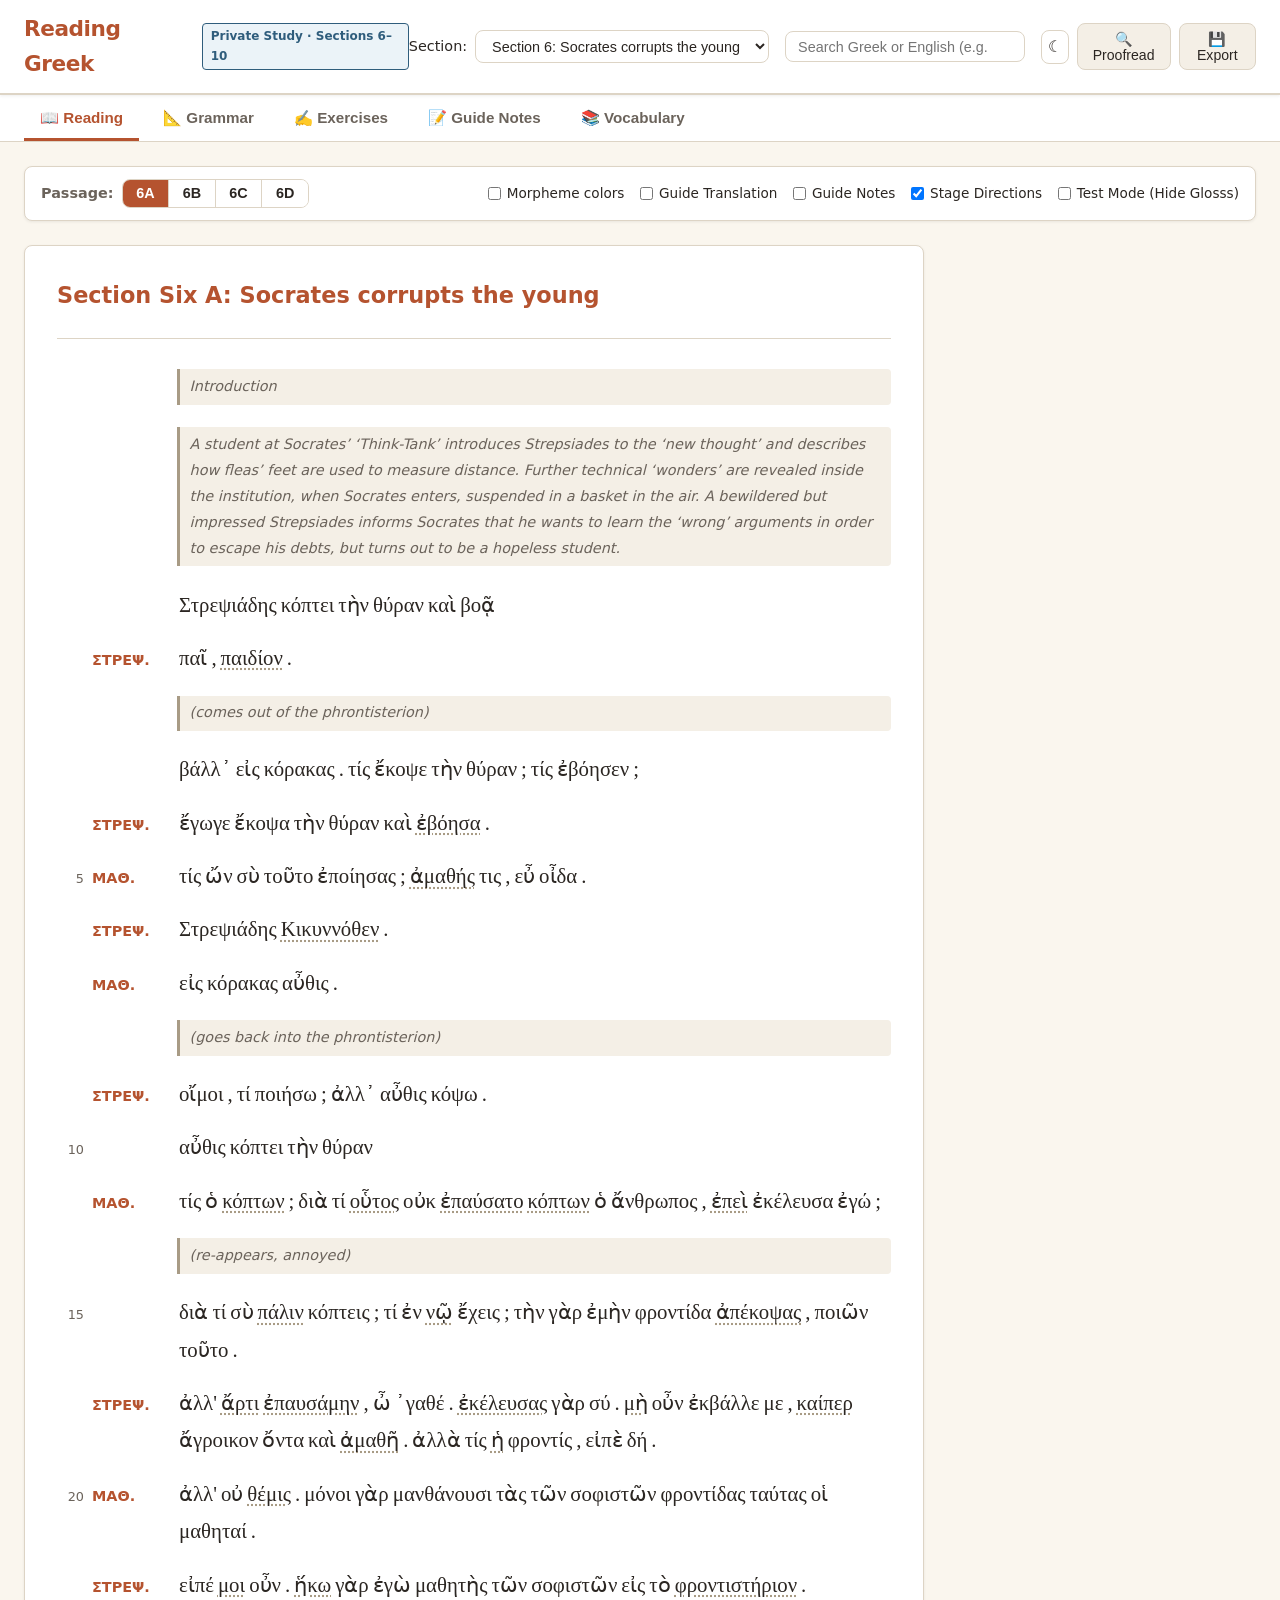
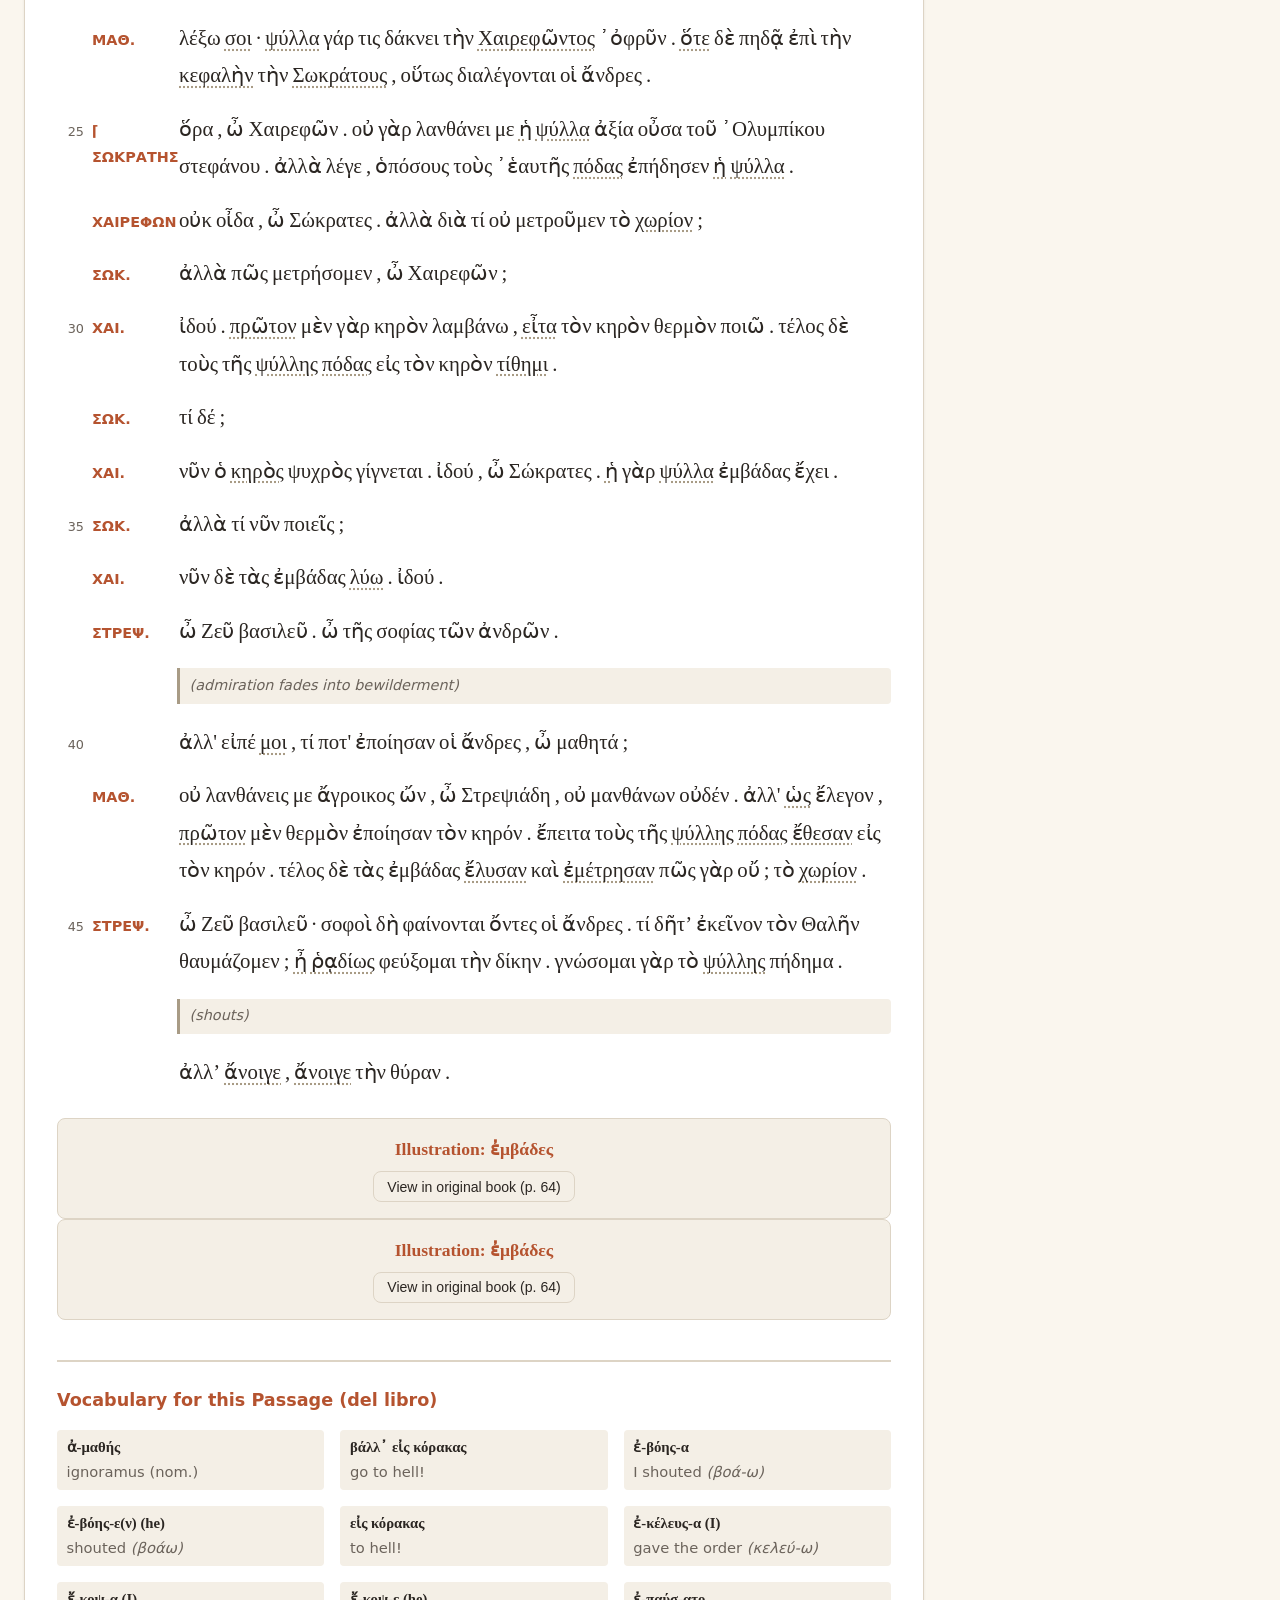
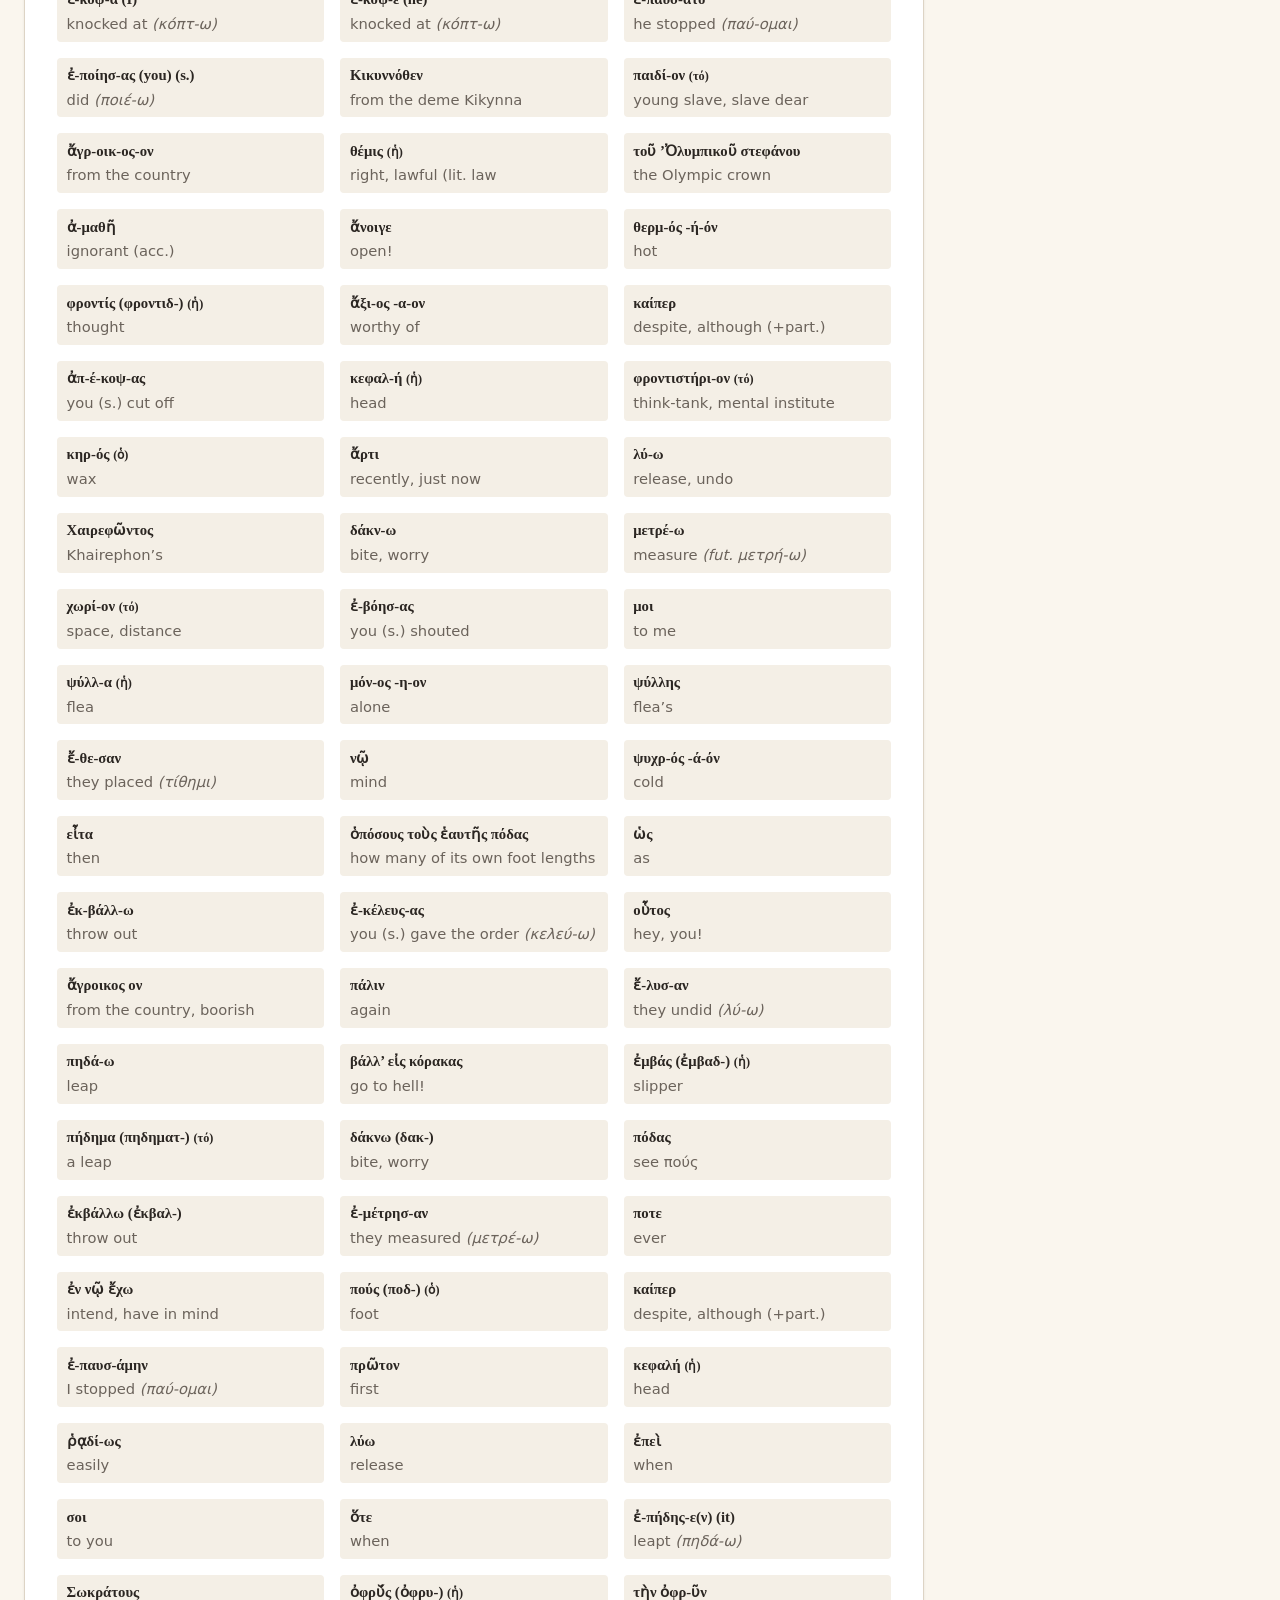
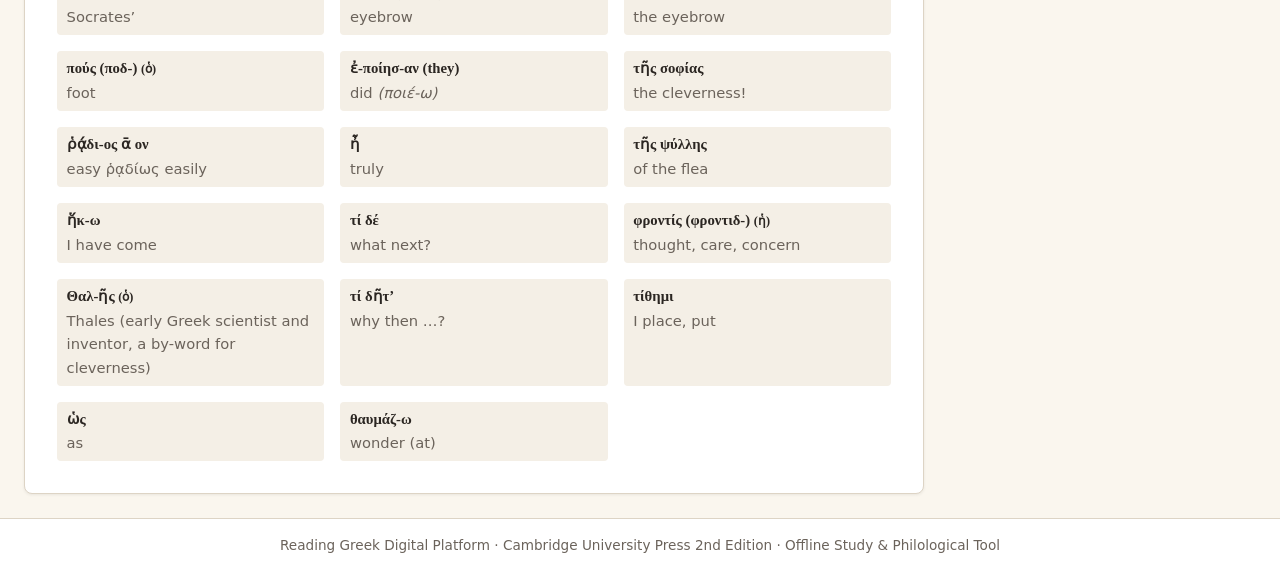
==== site/index.html @ 7a3c98c8 "feat: Add Reading Greek study platform with Sections 6, 7 and 8" ====
<!DOCTYPE html>
<html lang="en">
<head>
  <meta charset="UTF-8">
  <meta name="viewport" content="width=device-width, initial-scale=1.0">
  <title>Reading Greek — Private Study Platform</title>
  <link rel="stylesheet" href="css/styles.css">
</head>
<body>
  <!-- Header & Navigation -->
  <header class="site-header">
    <div class="header-brand">
      <h1 class="logo" id="home-link">Reading Greek</h1>
      <span class="badge private-badge">Private Study · Sections 6–10</span>
    </div>

    <div class="header-controls">
      <!-- Section Selector -->
      <div class="nav-control">
        <label for="section-select">Section:</label>
        <select id="section-select">
          <option value="06">Section 6: Socrates corrupts the young</option>
          <option value="07">Section 7: Socrates and inquiry</option>
          <option value="08">Section 8: Aristophanes’ Birds</option>
          <option value="09">Section 9: Aristophanes’ Wasps</option>
          <option value="10">Section 10: Aristophanes’ Lysistrata</option>
        </select>
      </div>

      <!-- Search Input -->
      <div class="search-box">
        <input type="text" id="global-search-input" placeholder="Search Greek or English (e.g. εκοψα)...">
        <button id="search-clear-btn" title="Clear">✕</button>
      </div>

      <!-- Quick Actions -->
      <div class="header-actions">
        <button id="theme-toggle" class="btn icon-btn" title="Toggle Dark/Light Mode">☾</button>
        <button id="proofread-toggle" class="btn secondary-btn" title="Proofread Mode">🔍 Proofread</button>
        <button id="export-progress-btn" class="btn secondary-btn" title="Export Progress">💾 Export</button>
      </div>
    </div>
  </header>

  <!-- Search Results Overlay -->
  <div id="search-modal" class="modal hidden">
    <div class="modal-content">
      <div class="modal-header">
        <h3>Search Results</h3>
        <button class="close-modal-btn">✕</button>
      </div>
      <div id="search-results-list" class="results-container"></div>
    </div>
  </div>

  <!-- Main Container -->
  <main class="main-content">
    <!-- Hub Navigation Tabs -->
    <nav class="section-tabs" id="hub-tabs">
      <button class="tab-btn active" data-tab="read">📖 Reading</button>
      <button class="tab-btn" data-tab="grammar">📐 Grammar</button>
      <button class="tab-btn" data-tab="exercises">✍️ Exercises</button>
      <button class="tab-btn" data-tab="guide">📝 Guide Notes</button>
      <button class="tab-btn" data-tab="vocab">📚 Vocabulary</button>
    </nav>

    <!-- TAB 1: READER -->
    <section id="tab-read" class="tab-panel active">
      <div class="reader-toolbar">
        <div class="passage-nav">
          <span class="toolbar-label">Passage:</span>
          <div class="btn-group" id="passage-btn-group"></div>
        </div>

        <div class="reader-toggles">
          <label class="toggle-control"><input type="checkbox" id="toggle-morphemes"> <span>Morpheme colors</span></label>
          <label class="toggle-control"><input type="checkbox" id="toggle-translation"> <span>Guide Translation</span></label>
          <label class="toggle-control"><input type="checkbox" id="toggle-guide-notes"> <span>Guide Notes</span></label>
          <label class="toggle-control"><input type="checkbox" id="toggle-stage-dirs" checked> <span>Stage Directions</span></label>
          <label class="toggle-control"><input type="checkbox" id="toggle-test-mode"> <span>Test Mode (Hide Glosss)</span></label>
        </div>
      </div>

      <div class="reader-layout">
        <!-- Passage Text Container -->
        <div class="passage-container">
          <div class="passage-header">
            <h2 id="passage-title"></h2>
            <p id="passage-intro" class="passage-intro"></p>
          </div>

          <!-- Greek Text Lines -->
          <div id="passage-lines-container" class="lines-stream"></div>

          <!-- Figures Container -->
          <div id="passage-figures-container" class="figures-stream"></div>

          <!-- Passage Vocabulary List below text -->
          <div class="passage-vocab-section">
            <h3 class="vocab-title">Vocabulary for this Passage (del libro)</h3>
            <div id="passage-vocab-columns" class="vocab-columns-grid"></div>
          </div>
        </div>

        <!-- Word Card Side Drawer -->
        <aside id="word-card-drawer" class="word-card-drawer hidden">
          <div class="drawer-header">
            <span class="tier-badge" id="card-tier-badge">🟢 Book-Text</span>
            <button id="close-card-btn" class="close-btn">✕</button>
          </div>
          <div class="drawer-body">
            <h2 class="card-surface" id="card-surface"></h2>
            <div class="card-morphemes" id="card-morphemes"></div>
            <div class="card-details">
              <p class="card-lemma"><strong>Lemma:</strong> <span id="card-lemma"></span></p>
              <p class="card-gloss"><strong>Definition:</strong> <span id="card-gloss"></span></p>
              <p class="card-decl" id="card-decl-container"><strong>Type:</strong> <span id="card-decl"></span></p>
              <p class="card-provenance"><strong>Source:</strong> <span id="card-source"></span></p>
            </div>
            <div class="card-links">
              <a href="#" id="card-grammar-link" class="card-action-btn">→ Grammar Reference</a>
              <button id="card-view-page-btn" class="card-action-btn secondary">📄 View Original Page</button>
            </div>
            <div id="card-guide-note-box" class="card-note-box hidden">
              <h4>Guide note for this line</h4>
              <p id="card-guide-note-text"></p>
            </div>
          </div>
        </aside>
      </div>
    </section>

    <!-- TAB 2: GRAMMAR -->
    <section id="tab-grammar" class="tab-panel">
      <div class="grammar-layout">
        <aside class="grammar-toc">
          <h4>Contents (§)</h4>
          <ul id="grammar-toc-list"></ul>
        </aside>
        <div class="grammar-content" id="grammar-blocks-container">
          <div class="grammar-controls">
            <label class="toggle-control"><input type="checkbox" id="toggle-table-endings"> <span>Highlight Endings in Tables</span></label>
          </div>
          <div id="grammar-stream"></div>
        </div>
      </div>
    </section>

    <!-- TAB 3: EXERCISES -->
    <section id="tab-exercises" class="tab-panel">
      <div class="exercises-layout">
        <div class="exercises-sidebar">
          <h4>Exercises</h4>
          <ul id="exercises-list"></ul>
        </div>
        <div class="exercise-workspace">
          <div class="exercise-header">
            <h3 id="exercise-title"></h3>
            <p id="exercise-instruction" class="instruction-box"></p>
          </div>

          <!-- Active Question Area -->
          <div id="exercise-items-stream" class="items-stream"></div>

          <!-- On-Screen Polytonic Keyboard -->
          <div class="polytonic-keyboard">
            <div class="keyboard-row">
              <button class="key">α</button><button class="key">β</button><button class="key">γ</button><button class="key">δ</button>
              <button class="key">ε</button><button class="key">ζ</button><button class="key">η</button><button class="key">θ</button>
              <button class="key">ι</button><button class="key">κ</button><button class="key">λ</button><button class="key">μ</button>
              <button class="key">ν</button><button class="key">ξ</button><button class="key">ο</button><button class="key">π</button>
              <button class="key">ρ</button><button class="key">σ</button><button class="key">ς</button><button class="key">τ</button>
              <button class="key">υ</button><button class="key">φ</button><button class="key">χ</button><button class="key">ψ</button><button class="key">ω</button>
            </div>
            <div class="keyboard-row diacritics-row">
              <button class="key diacritic" data-char="ά">ά</button><button class="key diacritic" data-char="ὰ">ὰ</button><button class="key diacritic" data-char="ᾶ">ᾶ</button>
              <button class="key diacritic" data-char="ἀ">ἀ</button><button class="key diacritic" data-char="ἁ">ἁ</button><button class="key diacritic" data-char="ἄ">ἄ</button>
              <button class="key diacritic" data-char="ἅ">ἅ</button><button class="key diacritic" data-char="ἆ">ἆ</button><button class="key diacritic" data-char="ἇ">ἇ</button>
              <button class="key diacritic" data-char="ᾳ">ᾳ</button><button class="key diacritic" data-char="ῃ">ῃ</button><button class="key diacritic" data-char="ῳ">ῳ</button>
              <button class="key diacritic" data-char="·">· (ano teleia)</button><button class="key diacritic" data-char=";">; (question)</button>
              <button class="key space-key" data-char=" ">Space</button>
              <button class="key backspace-key" id="kbd-backspace">⌫</button>
            </div>
          </div>
        </div>
      </div>
    </section>

    <!-- TAB 4: GUIDE NOTES & TRANSLATIONS -->
    <section id="tab-guide" class="tab-panel">
      <div class="guide-layout">
        <div class="guide-col">
          <h3>Passage Translations</h3>
          <div id="guide-translations-stream"></div>
        </div>
        <div class="guide-col">
          <h3>Line-by-Line Philological Notes</h3>
          <div id="guide-notes-stream"></div>
        </div>
      </div>
    </section>

    <!-- TAB 5: VOCABULARY -->
    <section id="tab-vocab" class="tab-panel">
      <div class="vocab-full-layout">
        <div class="vocab-filter-bar">
          <input type="text" id="vocab-search-input" placeholder="Filter vocabulary by Greek or English...">
          <span class="vocab-count" id="vocab-total-count"></span>
        </div>
        <div id="vocab-full-list" class="vocab-cards-grid"></div>
      </div>
    </section>

    <!-- PROOFREAD VIEW (Full Page Modal / Split Screen) -->
    <section id="proofread-view" class="proofread-container hidden">
      <div class="proofread-bar">
        <h3>🔍 Proofread Mode</h3>
        <div class="proofread-controls">
          <label>Book:
            <select id="proof-book-select">
              <option value="text">Text & Vocabulary</option>
              <option value="grammar">Grammar & Exercises</option>
              <option value="guide">Study Guide</option>
            </select>
          </label>
          <label>PDF Page:
            <input type="number" id="proof-page-input" value="94" min="1" max="561">
          </label>
          <button id="proof-load-btn" class="btn primary-btn">Load Page</button>
          <button id="proof-verify-btn" class="btn success-btn">✔ Mark Verified</button>
          <button id="proof-close-btn" class="btn icon-btn">✕ Exit</button>
        </div>
      </div>

      <div class="proofread-split">
        <div class="proof-image-pane">
          <img id="proof-image" src="" alt="Original Page Scan">
        </div>
        <div class="proof-data-pane">
          <div class="proof-meta" id="proof-meta-info"></div>
          <div id="proof-blocks-stream" class="proof-blocks"></div>
        </div>
      </div>
    </section>
  </main>

  <footer class="site-footer">
    <p>Reading Greek Digital Platform · Cambridge University Press 2nd Edition · Offline Study & Philological Tool</p>
  </footer>

  <script type="module" src="js/app.js"></script>
</body>
</html>
---- site/css/styles.css ----
/* ==========================================================================
   Reading Greek — Private Study Platform Stylesheet
   Warm paper, Aegean blue, Terracotta, and Classical Typography
   ========================================================================== */

:root {
  --bg-color: #FAF6EE;
  --bg-surface: #FFFFFF;
  --bg-card: #F4EFE6;
  --bg-hover: #ECE4D6;
  --text-main: #2B2622;
  --text-muted: #6B635B;
  --border-color: #DDD4C5;
  --border-strong: #A89B85;

  /* Classical Palette */
  --terracotta: #B5532F;
  --terracotta-light: #F8EDE8;
  --aegean: #2F5D7C;
  --aegean-light: #EBF3F8;
  --ochre: #A8741A;
  --ochre-light: #FBF4E7;
  --success: #2E7D32;
  --success-light: #E8F5E9;
  --danger: #C62828;
  --danger-light: #FFEBEE;

  /* Morpheme Highlighting */
  --morph-aug: #B5532F;
  --morph-stem: #2B2622;
  --morph-thematic: #2F5D7C;
  --morph-ending: #A8741A;

  /* Typography */
  --font-greek: 'Gentium Plus', 'Gentium', 'Palatino', 'Palatino Linotype', 'Times New Roman', serif;
  --font-sans: system-ui, -apple-system, BlinkMacSystemFont, 'Segoe UI', Roboto, Helvetica, Arial, sans-serif;
  --font-mono: ui-monospace, SFMono-Regular, Menlo, Monaco, Consolas, monospace;

  --shadow-sm: 0 1px 3px rgba(43, 38, 34, 0.08);
  --shadow-md: 0 4px 8px rgba(43, 38, 34, 0.12);
  --shadow-lg: 0 12px 24px rgba(43, 38, 34, 0.16);

  --radius: 8px;
  --transition: all 0.2s ease-in-out;
}

[data-theme="dark"] {
  --bg-color: #171513;
  --bg-surface: #221F1C;
  --bg-card: #2C2824;
  --bg-hover: #38342E;
  --text-main: #EDE7DE;
  --text-muted: #A39A8F;
  --border-color: #3D3730;
  --border-strong: #5C5348;

  --terracotta: #D9774F;
  --terracotta-light: #3D2218;
  --aegean: #5B92BA;
  --aegean-light: #162B3A;
  --ochre: #CFA049;
  --ochre-light: #3B2E15;
  --success: #66BB6A;
  --success-light: #18331A;
  --danger: #EF5350;
  --danger-light: #3E1616;

  --morph-stem: #EDE7DE;
}

* {
  box-sizing: border-box;
  margin: 0;
  padding: 0;
}

body {
  background-color: var(--bg-color);
  color: var(--text-main);
  font-family: var(--font-sans);
  line-height: 1.6;
  min-height: 100vh;
  display: flex;
  flex-direction: column;
}

/* Header */
.site-header {
  background-color: var(--bg-surface);
  border-bottom: 2px solid var(--border-color);
  padding: 0.75rem 1.5rem;
  display: flex;
  justify-content: space-between;
  align-items: center;
  position: sticky;
  top: 0;
  z-index: 100;
  box-shadow: var(--shadow-sm);
}

.header-brand {
  display: flex;
  align-items: center;
  gap: 0.75rem;
}

.logo {
  font-size: 1.35rem;
  font-weight: 700;
  color: var(--terracotta);
  letter-spacing: -0.02em;
  cursor: pointer;
}

.private-badge {
  background-color: var(--aegean-light);
  color: var(--aegean);
  font-size: 0.75rem;
  font-weight: 600;
  padding: 0.2rem 0.5rem;
  border-radius: 4px;
  border: 1px solid var(--aegean);
}

.header-controls {
  display: flex;
  align-items: center;
  gap: 1rem;
}

.nav-control {
  display: flex;
  align-items: center;
  gap: 0.5rem;
  font-size: 0.9rem;
  font-weight: 500;
}

select, input[type="text"], input[type="number"] {
  background-color: var(--bg-surface);
  color: var(--text-main);
  border: 1px solid var(--border-color);
  border-radius: var(--radius);
  padding: 0.4rem 0.75rem;
  font-size: 0.9rem;
  outline: none;
  transition: var(--transition);
}

select:focus, input:focus {
  border-color: var(--terracotta);
  box-shadow: 0 0 0 2px var(--terracotta-light);
}

.search-box {
  position: relative;
  display: flex;
  align-items: center;
}

.search-box input {
  width: 240px;
  padding-right: 2rem;
}

#search-clear-btn {
  position: absolute;
  right: 6px;
  background: none;
  border: none;
  color: var(--text-muted);
  cursor: pointer;
  font-size: 0.8rem;
  display: none;
}

.header-actions {
  display: flex;
  align-items: center;
  gap: 0.5rem;
}

/* Buttons */
.btn {
  display: inline-flex;
  align-items: center;
  justify-content: center;
  gap: 0.4rem;
  padding: 0.4rem 0.8rem;
  border-radius: var(--radius);
  font-size: 0.88rem;
  font-weight: 500;
  cursor: pointer;
  transition: var(--transition);
  border: 1px solid transparent;
}

.primary-btn {
  background-color: var(--terracotta);
  color: #FFFFFF;
}
.primary-btn:hover {
  filter: brightness(1.1);
}

.secondary-btn {
  background-color: var(--bg-card);
  color: var(--text-main);
  border-color: var(--border-color);
}
.secondary-btn:hover {
  background-color: var(--bg-hover);
}

.icon-btn {
  background: none;
  border: 1px solid var(--border-color);
  color: var(--text-main);
  width: 34px;
  height: 34px;
  padding: 0;
  font-size: 1rem;
}
.icon-btn:hover {
  background-color: var(--bg-hover);
}

.success-btn {
  background-color: var(--success);
  color: #FFFFFF;
}

/* Section Tabs */
.section-tabs {
  background-color: var(--bg-surface);
  border-bottom: 1px solid var(--border-color);
  padding: 0.25rem 1.5rem 0;
  display: flex;
  gap: 0.5rem;
  overflow-x: auto;
}

.tab-btn {
  background: none;
  border: none;
  border-bottom: 3px solid transparent;
  padding: 0.65rem 1rem;
  font-size: 0.95rem;
  font-weight: 600;
  color: var(--text-muted);
  cursor: pointer;
  transition: var(--transition);
}

.tab-btn:hover {
  color: var(--terracotta);
}

.tab-btn.active {
  color: var(--terracotta);
  border-bottom-color: var(--terracotta);
}

/* Main Content & Tab Panels */
.main-content {
  flex: 1;
  display: flex;
  flex-direction: column;
}

.tab-panel {
  display: none;
  padding: 1.5rem;
  flex: 1;
}

.tab-panel.active {
  display: block;
}

/* Reader View */
.reader-toolbar {
  background-color: var(--bg-surface);
  border: 1px solid var(--border-color);
  border-radius: var(--radius);
  padding: 0.75rem 1rem;
  margin-bottom: 1.5rem;
  display: flex;
  justify-content: space-between;
  align-items: center;
  flex-wrap: wrap;
  gap: 1rem;
  box-shadow: var(--shadow-sm);
}

.passage-nav {
  display: flex;
  align-items: center;
  gap: 0.5rem;
}

.toolbar-label {
  font-weight: 600;
  font-size: 0.9rem;
  color: var(--text-muted);
}

.btn-group {
  display: flex;
  border-radius: var(--radius);
  overflow: hidden;
  border: 1px solid var(--border-color);
}

.passage-btn {
  background-color: var(--bg-surface);
  color: var(--text-main);
  border: none;
  border-right: 1px solid var(--border-color);
  padding: 0.35rem 0.85rem;
  font-weight: 600;
  cursor: pointer;
  font-size: 0.9rem;
}
.passage-btn:last-child {
  border-right: none;
}
.passage-btn.active {
  background-color: var(--terracotta);
  color: #FFFFFF;
}

.reader-toggles {
  display: flex;
  gap: 1rem;
  flex-wrap: wrap;
}

.toggle-control {
  display: flex;
  align-items: center;
  gap: 0.35rem;
  font-size: 0.85rem;
  color: var(--text-main);
  cursor: pointer;
}

/* Reader Layout */
.reader-layout {
  display: flex;
  gap: 1.5rem;
  position: relative;
}

.passage-container {
  flex: 1;
  background-color: var(--bg-surface);
  border: 1px solid var(--border-color);
  border-radius: var(--radius);
  padding: 2rem;
  box-shadow: var(--shadow-sm);
  max-width: 900px;
}

.passage-header {
  border-bottom: 1px solid var(--border-color);
  padding-bottom: 1rem;
  margin-bottom: 1.5rem;
}

.passage-header h2 {
  font-size: 1.4rem;
  color: var(--terracotta);
  margin-bottom: 0.5rem;
}

.passage-intro {
  font-size: 0.95rem;
  color: var(--text-muted);
  font-style: italic;
}

/* Greek Verse Lines Stream */
.lines-stream {
  display: flex;
  flex-direction: column;
  gap: 0.6rem;
  font-family: var(--font-greek);
  font-size: 1.3rem;
  line-height: 1.8;
}

.passage-line-row {
  display: grid;
  grid-template-columns: 35px 85px 1fr;
  align-items: baseline;
  padding: 0.2rem 0;
  transition: var(--transition);
}

.passage-line-row:hover {
  background-color: var(--bg-card);
  border-radius: 4px;
}

.line-margin-no {
  font-family: var(--font-sans);
  font-size: 0.8rem;
  color: var(--text-muted);
  text-align: right;
  padding-right: 0.5rem;
  user-select: none;
}

.line-speaker {
  font-family: var(--font-sans);
  font-size: 0.9rem;
  font-weight: 700;
  color: var(--terracotta);
  text-transform: uppercase;
}

.line-body {
  word-spacing: 0.15em;
}

/* Stage directions in lines */
.stage-direction-row {
  margin: 0.4rem 0 0.4rem 120px;
  padding: 0.3rem 0.6rem;
  background-color: var(--bg-card);
  border-left: 3px solid var(--border-strong);
  font-family: var(--font-sans);
  font-size: 0.9rem;
  color: var(--text-muted);
  font-style: italic;
  border-radius: 0 4px 4px 0;
}

/* Greek Tokens (Click-a-word) */
.greek-token {
  display: inline-block;
  cursor: pointer;
  padding: 0 2px;
  border-radius: 3px;
  transition: var(--transition);
}

.greek-token:hover {
  background-color: var(--terracotta-light);
  color: var(--terracotta);
}

.greek-token.has-vocab {
  text-decoration: underline dotted var(--border-strong);
  text-underline-offset: 4px;
}

.greek-token.selected {
  background-color: var(--terracotta);
  color: #FFFFFF !important;
}

/* Morpheme Highlighting */
.morpheme-enabled .morph-aug {
  color: var(--morph-aug);
  border-bottom: 2px dotted var(--morph-aug);
}
.morpheme-enabled .morph-stem {
  color: var(--morph-stem);
  border-bottom: 2px solid var(--border-strong);
}
.morpheme-enabled .morph-thematic {
  color: var(--morph-thematic);
}
.morpheme-enabled .morph-ending {
  color: var(--morph-ending);
  border-bottom: 2px double var(--morph-ending);
}

/* Test Mode */
.test-mode .greek-token.has-vocab {
  text-decoration: none;
}

/* Word Card Drawer */
.word-card-drawer {
  width: 340px;
  background-color: var(--bg-surface);
  border: 1px solid var(--border-color);
  border-radius: var(--radius);
  padding: 1.25rem;
  box-shadow: var(--shadow-md);
  height: fit-content;
  position: sticky;
  top: 80px;
  transition: var(--transition);
}

.word-card-drawer.hidden {
  display: none;
}

.drawer-header {
  display: flex;
  justify-content: space-between;
  align-items: center;
  border-bottom: 1px solid var(--border-color);
  padding-bottom: 0.5rem;
  margin-bottom: 1rem;
}

.tier-badge {
  font-size: 0.75rem;
  font-weight: 700;
  padding: 0.2rem 0.5rem;
  border-radius: 4px;
  text-transform: uppercase;
}
.tier-badge.tier-book-text {
  background-color: var(--success-light);
  color: var(--success);
  border: 1px solid var(--success);
}

.card-surface {
  font-family: var(--font-greek);
  font-size: 2rem;
  color: var(--text-main);
  margin-bottom: 0.25rem;
}

.card-morphemes {
  font-family: var(--font-greek);
  font-size: 1.2rem;
  color: var(--terracotta);
  margin-bottom: 1rem;
  letter-spacing: 0.05em;
}

.card-details p {
  font-size: 0.95rem;
  margin-bottom: 0.5rem;
}

.card-links {
  margin-top: 1.25rem;
  display: flex;
  flex-direction: column;
  gap: 0.5rem;
}

.card-action-btn {
  display: block;
  text-align: center;
  padding: 0.5rem;
  background-color: var(--aegean);
  color: #FFFFFF;
  text-decoration: none;
  font-weight: 600;
  font-size: 0.88rem;
  border-radius: var(--radius);
  border: none;
  cursor: pointer;
}
.card-action-btn.secondary {
  background-color: var(--bg-card);
  color: var(--text-main);
  border: 1px solid var(--border-color);
}

.card-note-box {
  margin-top: 1rem;
  padding: 0.75rem;
  background-color: var(--ochre-light);
  border-left: 3px solid var(--ochre);
  border-radius: 0 4px 4px 0;
  font-size: 0.85rem;
}

/* Figures Stream */
.figures-stream {
  margin: 1.5rem 0;
}
.figure-card {
  background-color: var(--bg-card);
  border: 1px solid var(--border-color);
  border-radius: var(--radius);
  padding: 1rem;
  display: flex;
  flex-direction: column;
  align-items: center;
  gap: 0.5rem;
}
.figure-caption {
  font-family: var(--font-greek);
  font-size: 1.1rem;
  font-weight: 600;
  color: var(--terracotta);
}

/* Passage Vocab List (3 columns) */
.passage-vocab-section {
  margin-top: 2.5rem;
  padding-top: 1.5rem;
  border-top: 2px solid var(--border-color);
}

.vocab-title {
  font-size: 1.1rem;
  color: var(--terracotta);
  margin-bottom: 1rem;
}

.vocab-columns-grid {
  display: grid;
  grid-template-columns: repeat(3, 1fr);
  gap: 1rem;
  font-size: 0.92rem;
}

.vocab-col-item {
  padding: 0.4rem 0.6rem;
  background-color: var(--bg-card);
  border-radius: 4px;
}
.vocab-col-head {
  font-family: var(--font-greek);
  font-weight: 600;
  color: var(--text-main);
}
.vocab-col-gloss {
  color: var(--text-muted);
}

/* Grammar Tab */
.grammar-layout {
  display: flex;
  gap: 1.5rem;
}

.grammar-toc {
  width: 260px;
  background-color: var(--bg-surface);
  border: 1px solid var(--border-color);
  border-radius: var(--radius);
  padding: 1rem;
  position: sticky;
  top: 80px;
  height: calc(100vh - 120px);
  overflow-y: auto;
}

.grammar-toc h4 {
  margin-bottom: 0.75rem;
  color: var(--terracotta);
}

.grammar-toc ul {
  list-style: none;
}

.grammar-toc li a {
  display: block;
  padding: 0.35rem 0.5rem;
  font-size: 0.88rem;
  color: var(--text-main);
  text-decoration: none;
  border-radius: 4px;
}
.grammar-toc li a:hover {
  background-color: var(--bg-hover);
  color: var(--terracotta);
}

.grammar-content {
  flex: 1;
  background-color: var(--bg-surface);
  border: 1px solid var(--border-color);
  border-radius: var(--radius);
  padding: 2rem;
}

.grammar-block {
  margin-bottom: 1.5rem;
  line-height: 1.7;
}

.grammar-block.box-cover,
.grammar-block.box-vocab-check {
  padding: 1rem 1.25rem;
  border: 2px solid var(--aegean);
  background-color: var(--aegean-light);
  border-radius: var(--radius);
}

.grammar-table-container {
  overflow-x: auto;
  margin: 1.5rem 0;
}

table.paradigm-table {
  width: 100%;
  border-collapse: collapse;
  font-family: var(--font-greek);
  font-size: 1.15rem;
}

table.paradigm-table th, table.paradigm-table td {
  border: 1px solid var(--border-color);
  padding: 0.6rem 1rem;
  text-align: left;
}

table.paradigm-table th {
  background-color: var(--bg-card);
  font-family: var(--font-sans);
  font-size: 0.9rem;
  font-weight: 600;
  color: var(--text-muted);
}

/* Exercises Tab */
.exercises-layout {
  display: flex;
  gap: 1.5rem;
}

.exercises-sidebar {
  width: 260px;
  background-color: var(--bg-surface);
  border: 1px solid var(--border-color);
  border-radius: var(--radius);
  padding: 1rem;
}

.exercises-sidebar ul {
  list-style: none;
}

.exercise-nav-item {
  display: block;
  padding: 0.45rem 0.6rem;
  font-size: 0.9rem;
  font-weight: 600;
  color: var(--text-main);
  cursor: pointer;
  border-radius: 4px;
}
.exercise-nav-item.active {
  background-color: var(--terracotta);
  color: #FFFFFF;
}

.exercise-workspace {
  flex: 1;
  background-color: var(--bg-surface);
  border: 1px solid var(--border-color);
  border-radius: var(--radius);
  padding: 2rem;
}

.instruction-box {
  background-color: var(--bg-card);
  padding: 0.75rem 1rem;
  border-left: 3px solid var(--terracotta);
  border-radius: 0 4px 4px 0;
  margin: 1rem 0 1.5rem;
  font-style: italic;
}

.exercise-item-card {
  border: 1px solid var(--border-color);
  border-radius: var(--radius);
  padding: 1.25rem;
  margin-bottom: 1.25rem;
  background-color: var(--bg-surface);
}

.exercise-item-prompt {
  font-family: var(--font-greek);
  font-size: 1.3rem;
  margin-bottom: 0.75rem;
}

.exercise-answer-row {
  display: flex;
  gap: 0.5rem;
  margin-bottom: 0.75rem;
}

.exercise-input {
  flex: 1;
  font-family: var(--font-greek);
  font-size: 1.15rem;
}

.answer-key-box {
  background-color: var(--ochre-light);
  border: 1px dashed var(--ochre);
  padding: 0.75rem 1rem;
  border-radius: var(--radius);
  margin-top: 0.75rem;
  font-size: 0.95rem;
}

.grade-actions {
  display: flex;
  gap: 0.5rem;
  margin-top: 0.75rem;
}

/* Polytonic Keyboard */
.polytonic-keyboard {
  margin-top: 2rem;
  padding: 1rem;
  background-color: var(--bg-card);
  border: 1px solid var(--border-color);
  border-radius: var(--radius);
}

.keyboard-row {
  display: flex;
  flex-wrap: wrap;
  gap: 0.35rem;
  margin-bottom: 0.5rem;
}

.key {
  background-color: var(--bg-surface);
  border: 1px solid var(--border-color);
  border-radius: 4px;
  padding: 0.4rem 0.65rem;
  font-family: var(--font-greek);
  font-size: 1.15rem;
  cursor: pointer;
  transition: var(--transition);
}
.key:hover {
  background-color: var(--terracotta-light);
  border-color: var(--terracotta);
}

/* Proofread View */
.proofread-container {
  position: fixed;
  top: 0;
  left: 0;
  width: 100vw;
  height: 100vh;
  background-color: var(--bg-color);
  z-index: 1000;
  display: flex;
  flex-direction: column;
}
.proofread-container.hidden {
  display: none;
}

.proofread-bar {
  background-color: var(--bg-surface);
  border-bottom: 2px solid var(--border-color);
  padding: 0.75rem 1.5rem;
  display: flex;
  justify-content: space-between;
  align-items: center;
}

.proofread-controls {
  display: flex;
  align-items: center;
  gap: 1rem;
}

.proofread-split {
  flex: 1;
  display: flex;
  overflow: hidden;
}

.proof-image-pane {
  flex: 1;
  background-color: #111111;
  overflow: auto;
  padding: 1rem;
  display: flex;
  justify-content: center;
}

.proof-image-pane img {
  max-width: 100%;
  height: auto;
  box-shadow: 0 4px 16px rgba(0,0,0,0.5);
}

.proof-data-pane {
  flex: 1;
  background-color: var(--bg-surface);
  border-left: 2px solid var(--border-color);
  overflow-y: auto;
  padding: 1.5rem;
}

.proof-block-item {
  border: 1px solid var(--border-color);
  border-radius: var(--radius);
  padding: 0.75rem;
  margin-bottom: 0.75rem;
}

.proof-block-header {
  font-size: 0.75rem;
  font-weight: 700;
  color: var(--terracotta);
  text-transform: uppercase;
  margin-bottom: 0.25rem;
}

/* Modals */
.modal {
  position: fixed;
  top: 0;
  left: 0;
  width: 100vw;
  height: 100vh;
  background-color: rgba(0,0,0,0.5);
  display: flex;
  justify-content: center;
  align-items: center;
  z-index: 500;
}
.modal.hidden {
  display: none;
}
.modal-content {
  background-color: var(--bg-surface);
  border-radius: var(--radius);
  width: 600px;
  max-height: 80vh;
  overflow-y: auto;
  padding: 1.5rem;
  box-shadow: var(--shadow-lg);
}

/* Footer */
.site-footer {
  background-color: var(--bg-surface);
  border-top: 1px solid var(--border-color);
  padding: 1rem 1.5rem;
  text-align: center;
  font-size: 0.85rem;
  color: var(--text-muted);
}
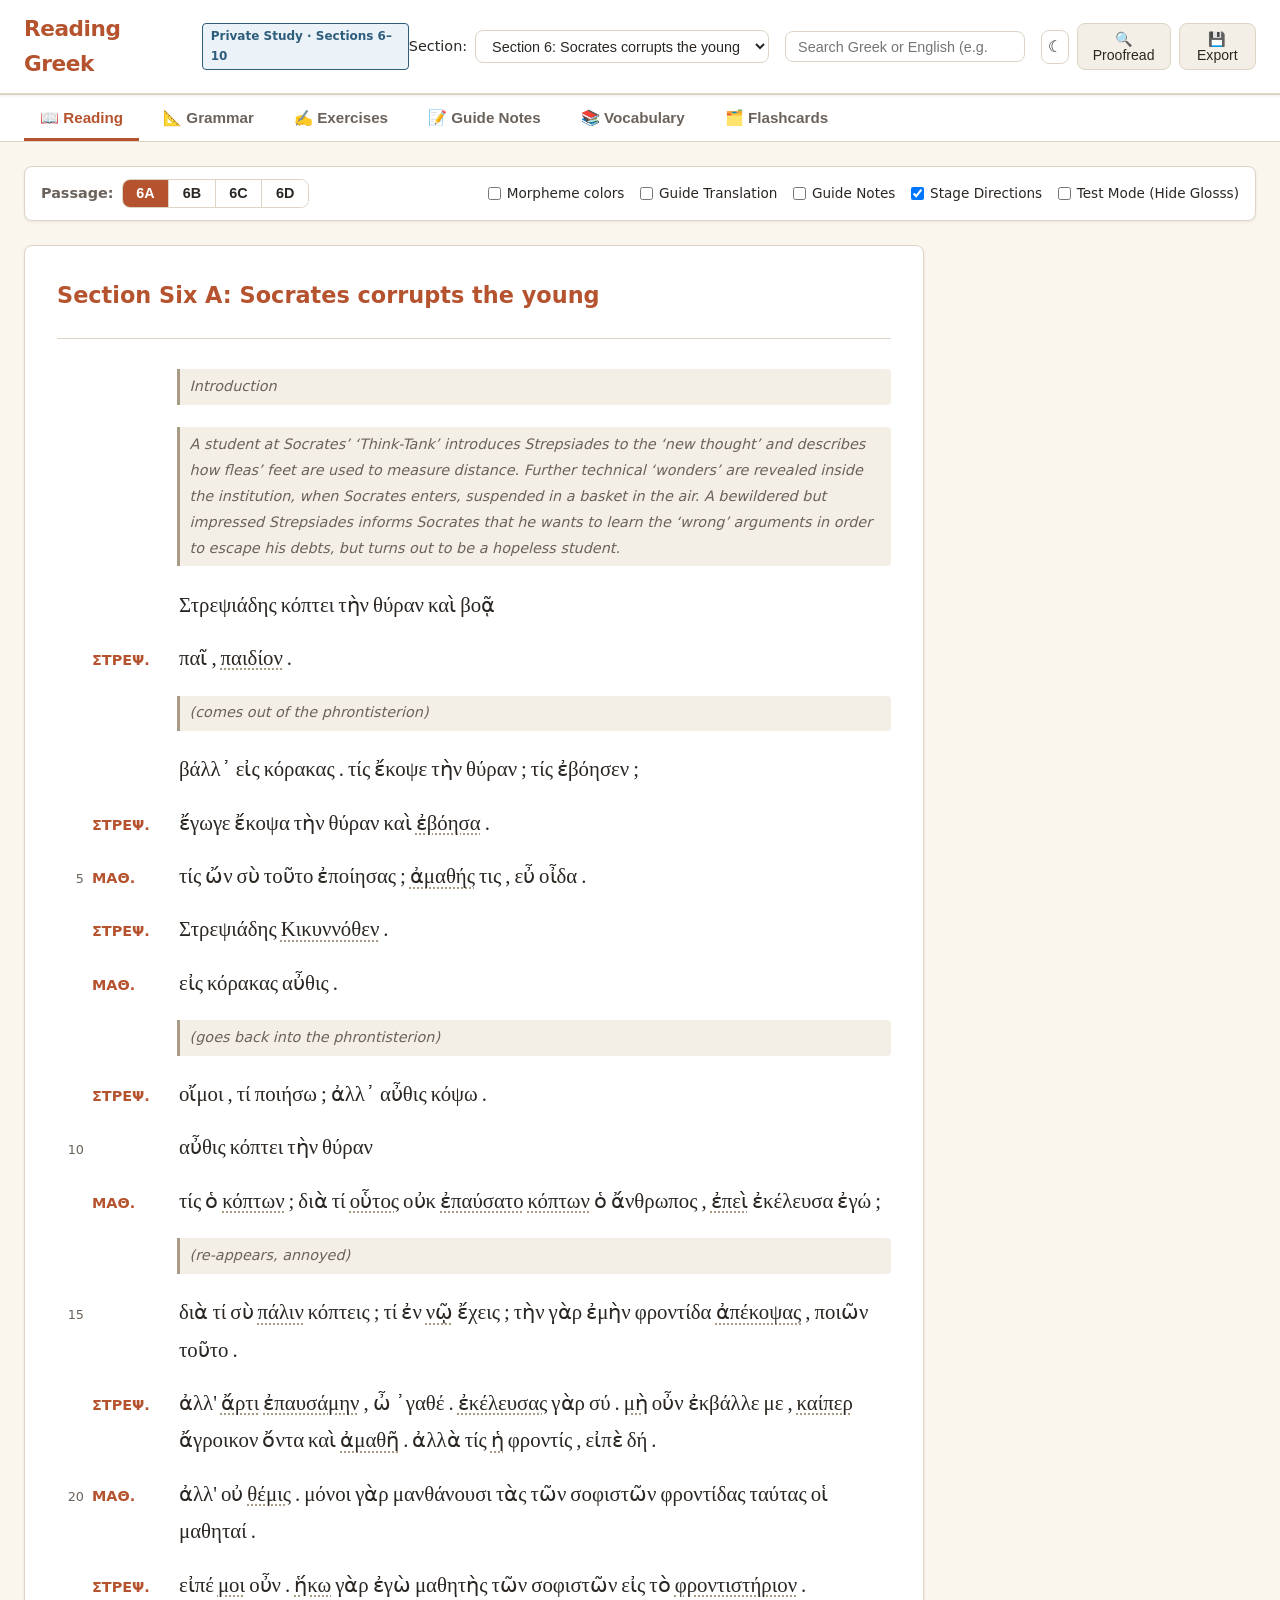
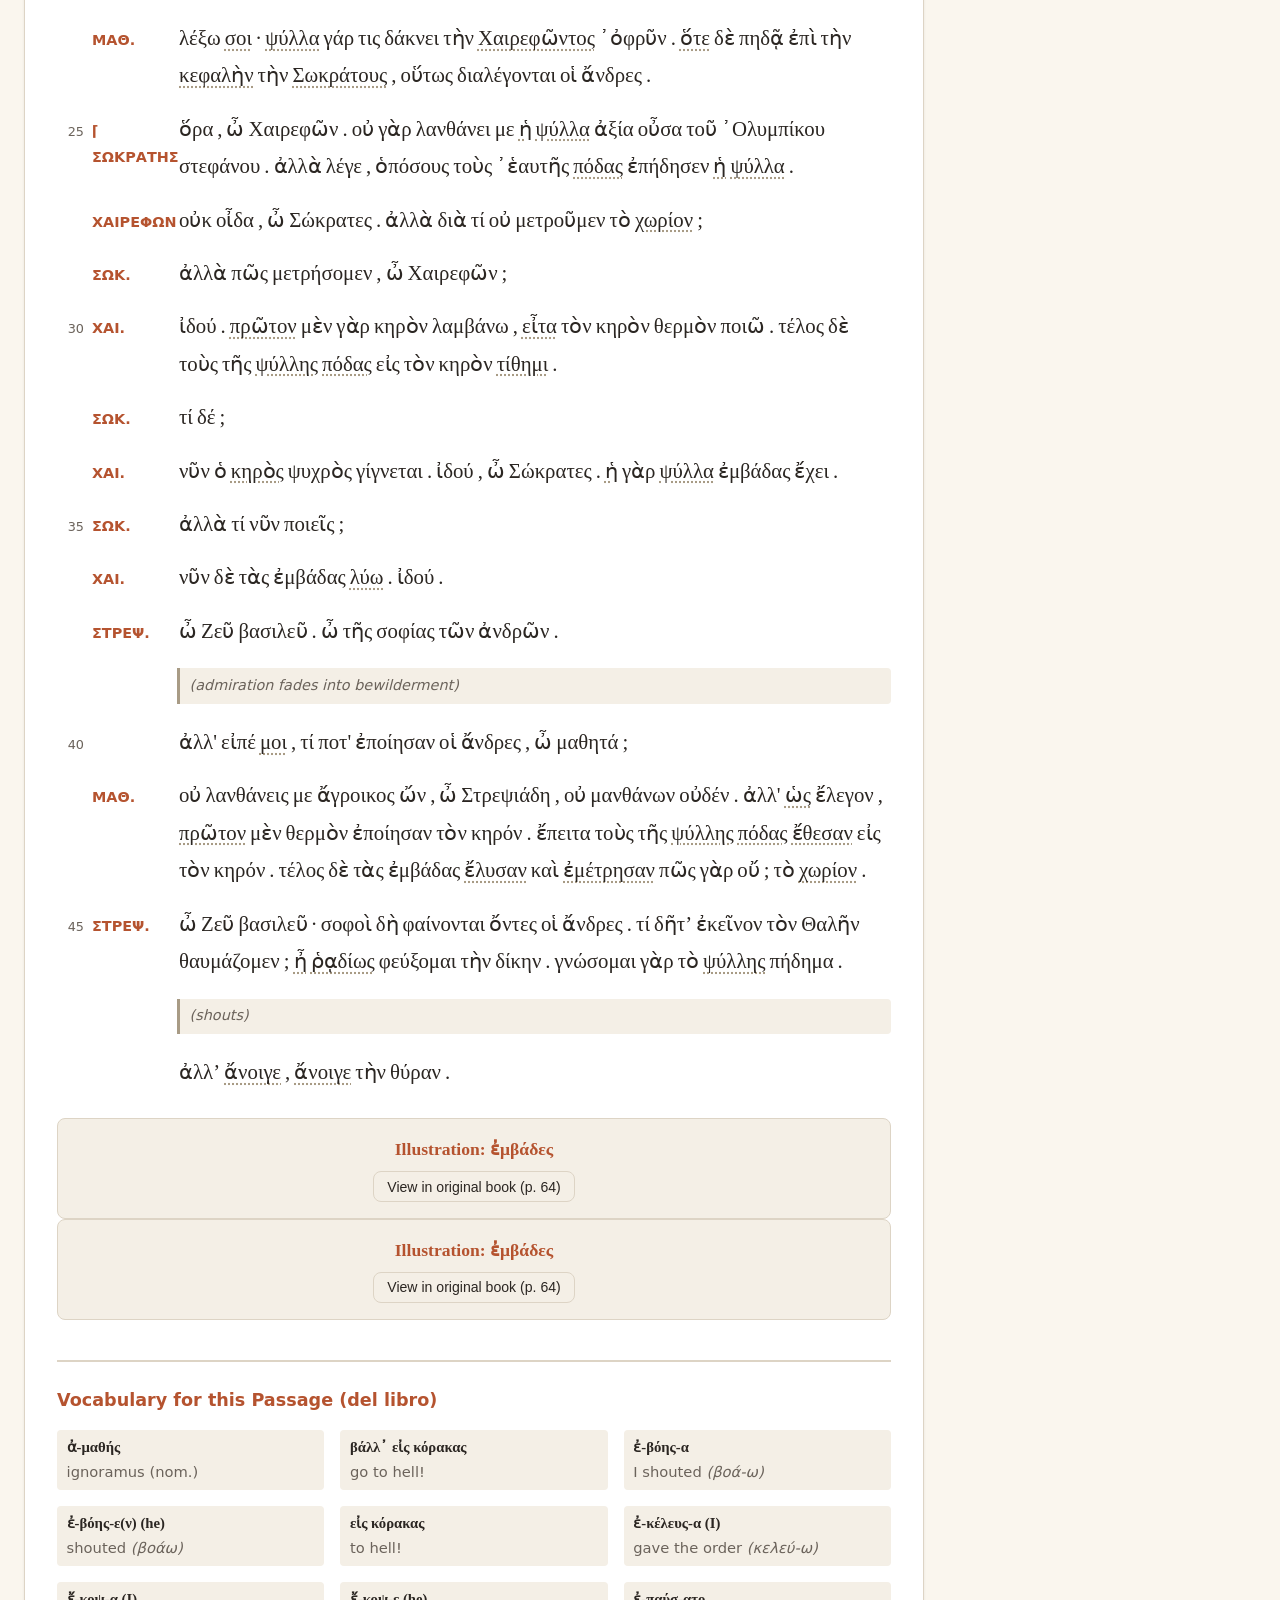
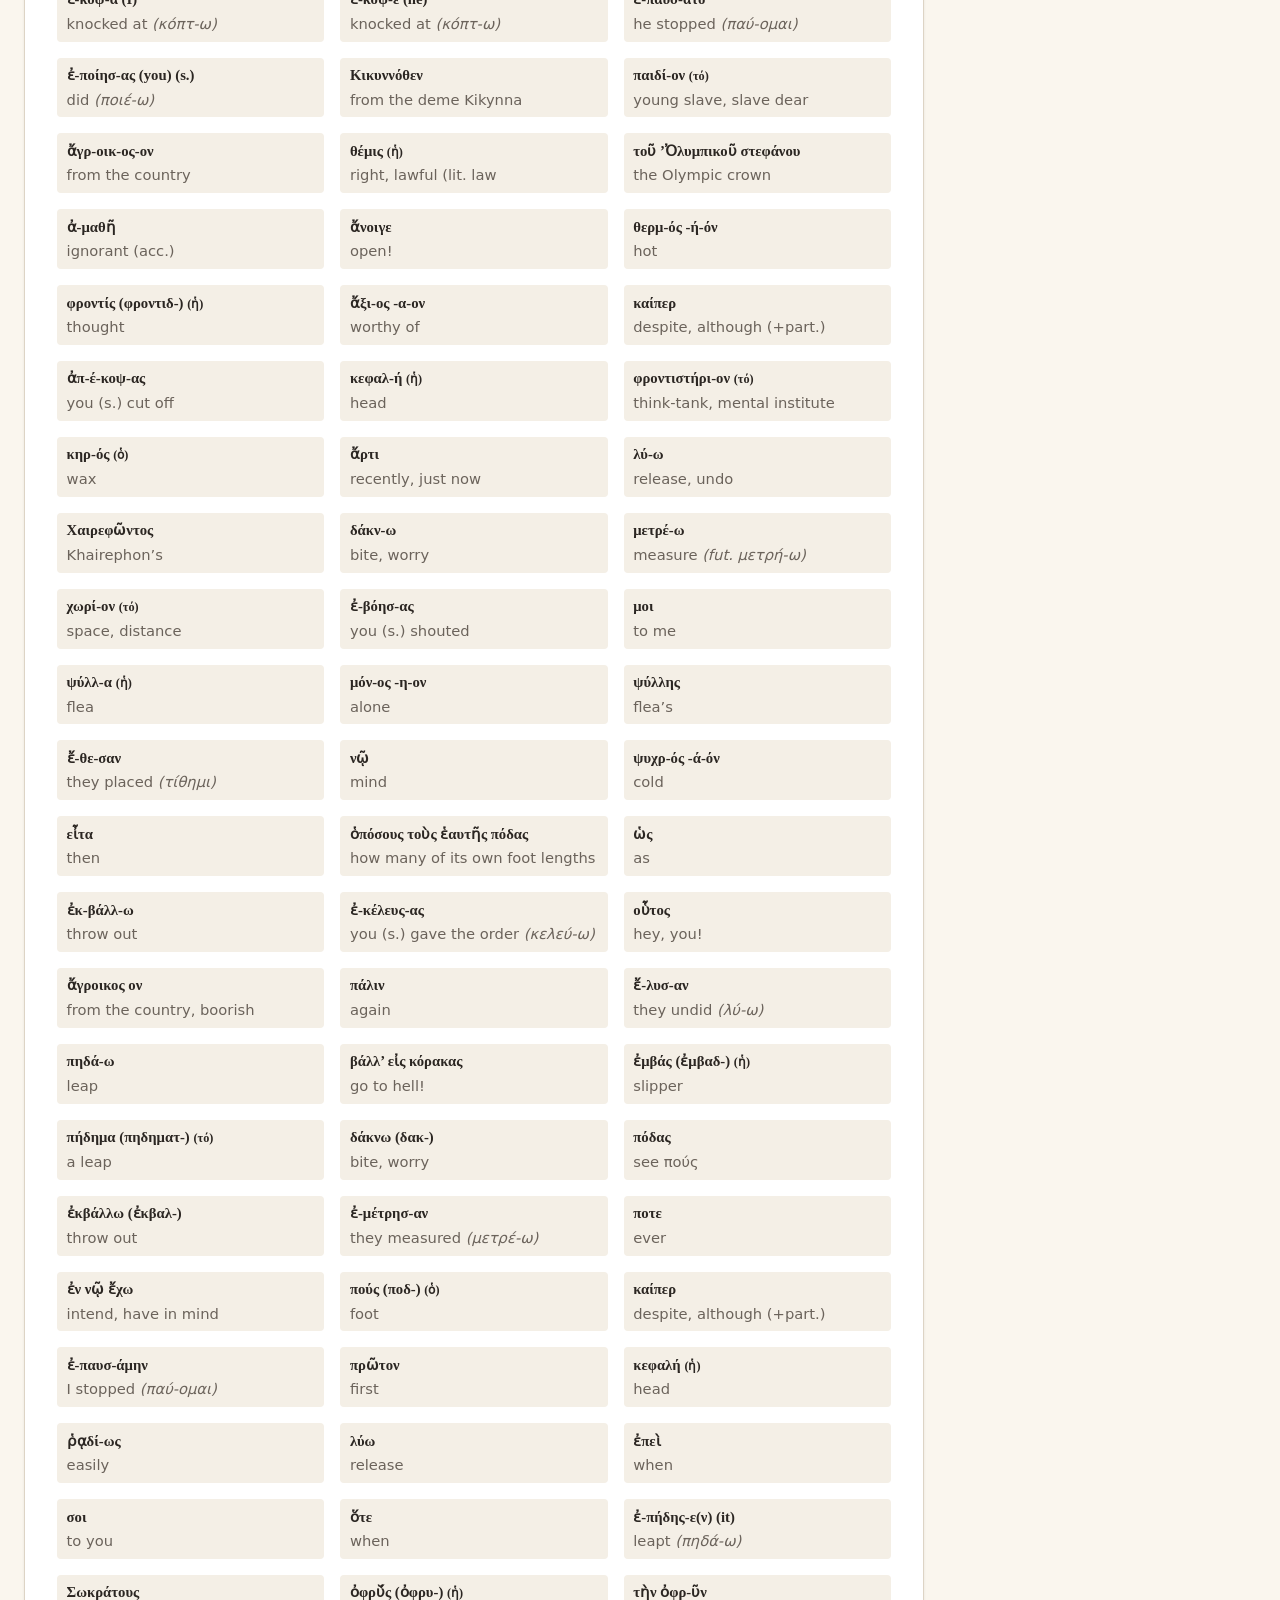
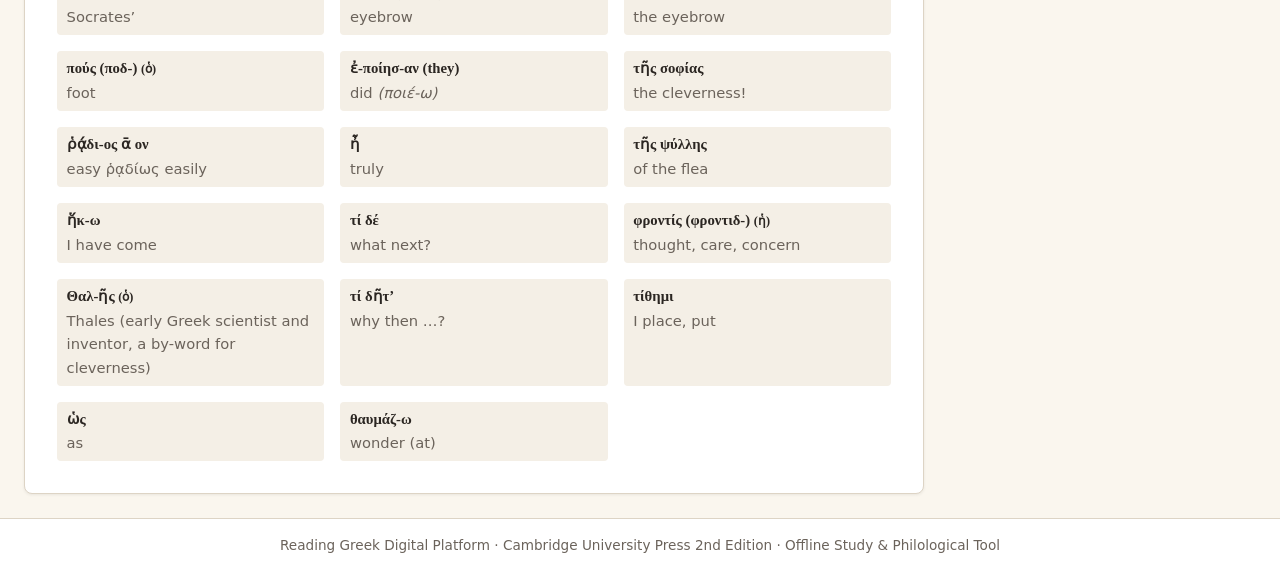
==== commit b8c94fce: "update: sync completed improvements to study platform [automated sync]" ====
--- a/site/index.html
+++ b/site/index.html
@@ -53,6 +53,17 @@
     </div>
   </div>
 
+  <!-- Reference Grammar Paradigm Overlay -->
+  <div id="reference-modal" class="modal hidden">
+    <div class="modal-content" style="max-width: 650px;">
+      <div class="modal-header">
+        <h3 id="ref-modal-title">Reference Grammar Paradigm</h3>
+        <button class="close-modal-btn" id="close-ref-modal-btn">✕</button>
+      </div>
+      <div id="ref-modal-body" class="ref-modal-body" style="padding: 1.25rem;"></div>
+    </div>
+  </div>
+
   <!-- Main Container -->
   <main class="main-content">
     <!-- Hub Navigation Tabs -->
@@ -62,6 +73,7 @@
       <button class="tab-btn" data-tab="exercises">✍️ Exercises</button>
       <button class="tab-btn" data-tab="guide">📝 Guide Notes</button>
       <button class="tab-btn" data-tab="vocab">📚 Vocabulary</button>
+      <button class="tab-btn" data-tab="flashcards">🗂️ Flashcards</button>
     </nav>
 
     <!-- TAB 1: READER -->
@@ -124,6 +136,20 @@
             <div id="card-guide-note-box" class="card-note-box hidden">
               <h4>Guide note for this line</h4>
               <p id="card-guide-note-text"></p>
+            </div>
+
+            <!-- LSJ Lexicon Entry Box -->
+            <div id="card-lsj-box" class="card-lsj-box">
+              <div class="lsj-header">
+                <span class="lsj-badge">🏛️ LSJ Greek Lexicon</span>
+                <div class="lsj-external-links">
+                  <a id="card-logeion-link" target="_blank" rel="noopener" class="lsj-ext-btn" title="Open in Logeion">Logeion ↗</a>
+                  <a id="card-perseus-link" target="_blank" rel="noopener" class="lsj-ext-btn" title="Open in Perseus Hopper">Perseus ↗</a>
+                </div>
+              </div>
+              <div id="card-lsj-content" class="lsj-content">
+                <p class="lsj-loading text-muted">Click a word to view LSJ lexicon definition...</p>
+              </div>
             </div>
           </div>
         </aside>
@@ -208,6 +234,75 @@
           <span class="vocab-count" id="vocab-total-count"></span>
         </div>
         <div id="vocab-full-list" class="vocab-cards-grid"></div>
+      </div>
+    </section>
+
+    <!-- TAB 6: FLASHCARDS (PHASE 6) -->
+    <section id="tab-flashcards" class="tab-panel">
+      <div class="flashcards-layout">
+        <div class="flashcards-toolbar">
+          <div class="fc-control-group">
+            <label for="fc-section-filter">Section Scope:</label>
+            <select id="fc-section-filter">
+              <option value="current">Current Section Only</option>
+              <option value="all">All Sections (6–10)</option>
+              <option value="06">Section 6: Socrates corrupts</option>
+              <option value="07">Section 7: Socrates & inquiry</option>
+              <option value="08">Section 8: Aristophanes’ Birds</option>
+              <option value="09">Section 9: Aristophanes’ Wasps</option>
+              <option value="10">Section 10: Lysistrata</option>
+            </select>
+          </div>
+
+          <div class="fc-control-group">
+            <label for="fc-mode-filter">Practice Mode:</label>
+            <select id="fc-mode-filter">
+              <option value="gr-en">Greek → English</option>
+              <option value="en-gr">English → Greek</option>
+            </select>
+          </div>
+
+          <div class="fc-stats-bar">
+            <span class="fc-stat">Card: <strong id="fc-current-index">1</strong> / <strong id="fc-total-count">0</strong></span>
+            <span class="fc-stat">Mastered: <strong id="fc-mastered-count" style="color:var(--success);">0</strong></span>
+          </div>
+        </div>
+
+        <!-- The Interactive Flashcard -->
+        <div class="flashcard-scene">
+          <div class="flashcard" id="active-flashcard">
+            <!-- Front Face -->
+            <div class="flashcard-face flashcard-front">
+              <span class="fc-badge" id="fc-card-badge">Section 6A</span>
+              <div class="fc-main-text" id="fc-front-text"></div>
+              <div class="fc-sub-text" id="fc-front-sub"></div>
+              <button class="btn primary-btn fc-flip-btn" id="fc-flip-btn">Reveal Answer (Space)</button>
+            </div>
+
+            <!-- Back Face -->
+            <div class="flashcard-face flashcard-back">
+              <span class="fc-badge" id="fc-back-badge">Answer</span>
+              <div class="fc-main-text" id="fc-back-text"></div>
+              <div class="fc-sub-text" id="fc-back-sub"></div>
+              <div class="fc-details" id="fc-back-details"></div>
+
+              <!-- Rating Buttons -->
+              <div class="fc-rating-row">
+                <button class="btn fc-rate-btn fc-rate-again" data-rate="again">❌ Again</button>
+                <button class="btn fc-rate-btn fc-rate-hard" data-rate="hard">⚠️ Hard</button>
+                <button class="btn fc-rate-btn fc-rate-good" data-rate="good">✔️ Good</button>
+                <button class="btn fc-rate-btn fc-rate-easy" data-rate="easy">⭐ Easy</button>
+              </div>
+            </div>
+          </div>
+        </div>
+
+        <!-- Navigation Row -->
+        <div class="fc-nav-controls">
+          <button class="btn secondary-btn" id="fc-prev-btn">◀ Previous</button>
+          <button class="btn secondary-btn" id="fc-shuffle-btn">🔀 Shuffle</button>
+          <button class="btn secondary-btn" id="fc-next-btn">Next ▶</button>
+        </div>
       </div>
     </section>
 
--- a/site/css/styles.css
+++ b/site/css/styles.css
@@ -522,6 +522,11 @@
   color: var(--success);
   border: 1px solid var(--success);
 }
+.tier-badge.tier-lsj {
+  background-color: rgba(47, 93, 124, 0.15);
+  color: var(--aegean);
+  border: 1px solid var(--aegean);
+}
 
 .card-surface {
   font-family: var(--font-greek);
@@ -578,6 +583,71 @@
   font-size: 0.85rem;
 }
 
+/* LSJ Lexicon Box */
+.card-lsj-box {
+  margin-top: 1.25rem;
+  padding-top: 1rem;
+  border-top: 1px dashed var(--border-color);
+}
+
+.lsj-header {
+  display: flex;
+  justify-content: space-between;
+  align-items: center;
+  margin-bottom: 0.6rem;
+}
+
+.lsj-badge {
+  font-size: 0.82rem;
+  font-weight: 700;
+  color: var(--aegean);
+  letter-spacing: 0.02em;
+}
+
+.lsj-external-links {
+  display: flex;
+  gap: 0.4rem;
+}
+
+.lsj-ext-btn {
+  font-size: 0.75rem;
+  padding: 0.2rem 0.5rem;
+  background-color: var(--bg-card);
+  border: 1px solid var(--border-color);
+  border-radius: 4px;
+  color: var(--aegean);
+  text-decoration: none;
+  font-weight: 600;
+  transition: var(--transition);
+}
+
+.lsj-ext-btn:hover {
+  background-color: var(--aegean);
+  color: #FFFFFF;
+  border-color: var(--aegean);
+}
+
+.lsj-content {
+  max-height: 240px;
+  overflow-y: auto;
+  font-size: 0.85rem;
+  line-height: 1.5;
+  background: var(--bg-main);
+  padding: 0.75rem;
+  border-radius: var(--radius);
+  border: 1px solid var(--border-color);
+}
+
+.lsj-content b {
+  color: var(--terracotta);
+  font-family: var(--font-greek);
+}
+
+.lsj-content i {
+  color: var(--aegean);
+  font-family: var(--font-greek);
+}
+
 /* Figures Stream */
 .figures-stream {
   margin: 1.5rem 0;
@@ -696,28 +766,81 @@
 
 .grammar-table-container {
   overflow-x: auto;
-  margin: 1.5rem 0;
+  margin: 1.75rem 0 2.25rem 0;
+  background: var(--bg-card);
+  border: 2px solid var(--aegean);
+  border-radius: 8px;
+  box-shadow: 0 3px 10px rgba(0, 0, 0, 0.05);
+  padding: 1.25rem 1.5rem;
+}
+
+.grammar-table-container h4 {
+  color: var(--terracotta);
+  font-family: var(--font-sans);
+  font-size: 1.15rem;
+  font-weight: 700;
+  margin: 0 0 1rem 0;
+  padding-bottom: 0.5rem;
+  border-bottom: 2px solid rgba(181, 83, 47, 0.2);
+  display: flex;
+  align-items: center;
+  gap: 0.5rem;
 }
 
 table.paradigm-table {
   width: 100%;
-  border-collapse: collapse;
+  border-collapse: separate;
+  border-spacing: 0;
   font-family: var(--font-greek);
   font-size: 1.15rem;
+  line-height: 1.5;
+  border: 1px solid var(--border-color);
+  border-radius: 6px;
+  overflow: hidden;
+  background-color: var(--bg-main);
 }
 
 table.paradigm-table th, table.paradigm-table td {
-  border: 1px solid var(--border-color);
-  padding: 0.6rem 1rem;
+  border-right: 1px solid var(--border-color);
+  border-bottom: 1px solid var(--border-color);
+  padding: 0.75rem 1rem;
   text-align: left;
-}
-
-table.paradigm-table th {
-  background-color: var(--bg-card);
+  vertical-align: top;
+}
+
+table.paradigm-table th:last-child, table.paradigm-table td:last-child {
+  border-right: none;
+}
+
+table.paradigm-table tr:last-child td {
+  border-bottom: none;
+}
+
+table.paradigm-table thead th {
+  background-color: rgba(47, 93, 124, 0.12);
   font-family: var(--font-sans);
   font-size: 0.9rem;
-  font-weight: 600;
+  font-weight: 700;
+  color: var(--aegean);
+  letter-spacing: 0.03em;
+  text-transform: uppercase;
+}
+
+table.paradigm-table tbody tr:nth-child(even) {
+  background-color: rgba(0, 0, 0, 0.02);
+}
+
+table.paradigm-table tbody tr:hover {
+  background-color: rgba(181, 83, 47, 0.05);
+}
+
+.table-cell-translation {
+  display: block;
+  font-family: var(--font-sans);
+  font-size: 0.85rem;
   color: var(--text-muted);
+  font-style: italic;
+  margin-top: 0.25rem;
 }
 
 /* Exercises Tab */
@@ -942,6 +1065,189 @@
   box-shadow: var(--shadow-lg);
 }
 
+/* Declension Code Pill */
+.decl-code-pill {
+  display: inline-block;
+  background-color: var(--aegean-light);
+  color: var(--aegean);
+  border: 1px solid var(--aegean);
+  border-radius: 4px;
+  padding: 0.15rem 0.5rem;
+  font-size: 0.82rem;
+  font-weight: 600;
+  cursor: pointer;
+  transition: var(--transition);
+}
+.decl-code-pill:hover {
+  background-color: var(--aegean);
+  color: #FFFFFF;
+}
+
+/* Flashcards Tab (Phase 6) */
+.flashcards-layout {
+  max-width: 720px;
+  margin: 0 auto;
+  display: flex;
+  flex-direction: column;
+  gap: 1.5rem;
+}
+
+.flashcards-toolbar {
+  display: flex;
+  justify-content: space-between;
+  align-items: center;
+  flex-wrap: wrap;
+  gap: 1rem;
+  background: var(--bg-surface);
+  border: 1px solid var(--border-color);
+  border-radius: var(--radius);
+  padding: 0.85rem 1.25rem;
+}
+
+.fc-control-group {
+  display: flex;
+  align-items: center;
+  gap: 0.5rem;
+  font-size: 0.9rem;
+  font-weight: 500;
+}
+
+.fc-control-group select {
+  padding: 0.4rem 0.75rem;
+  border-radius: var(--radius);
+  border: 1px solid var(--border-color);
+  background: var(--bg-main);
+  color: var(--text-main);
+  font-size: 0.88rem;
+}
+
+.fc-stats-bar {
+  display: flex;
+  gap: 1rem;
+  font-size: 0.9rem;
+}
+
+.flashcard-scene {
+  perspective: 1000px;
+  width: 100%;
+  min-height: 320px;
+}
+
+.flashcard {
+  width: 100%;
+  min-height: 320px;
+  position: relative;
+  transition: transform 0.5s cubic-bezier(0.4, 0, 0.2, 1);
+  transform-style: preserve-3d;
+  cursor: pointer;
+}
+
+.flashcard.flipped {
+  transform: rotateY(180deg);
+}
+
+.flashcard-face {
+  position: absolute;
+  width: 100%;
+  min-height: 100%;
+  backface-visibility: hidden;
+  border-radius: 12px;
+  padding: 2rem;
+  background: var(--bg-surface);
+  border: 2px solid var(--border-color);
+  box-shadow: var(--shadow-md);
+  display: flex;
+  flex-direction: column;
+  align-items: center;
+  justify-content: center;
+  text-align: center;
+}
+
+.flashcard-front {
+  border-top: 5px solid var(--terracotta);
+}
+
+.flashcard-back {
+  transform: rotateY(180deg);
+  border-top: 5px solid var(--aegean);
+}
+
+.fc-badge {
+  position: absolute;
+  top: 1rem;
+  left: 1.25rem;
+  font-size: 0.78rem;
+  font-weight: 700;
+  text-transform: uppercase;
+  color: var(--text-muted);
+  letter-spacing: 0.05em;
+}
+
+.fc-main-text {
+  font-family: var(--font-greek);
+  font-size: 2.75rem;
+  font-weight: 700;
+  color: var(--text-main);
+  margin-bottom: 0.75rem;
+  line-height: 1.2;
+}
+
+.flashcard-back .fc-main-text {
+  font-family: var(--font-sans);
+  font-size: 1.75rem;
+  color: var(--aegean);
+}
+
+.fc-sub-text {
+  font-size: 1.15rem;
+  color: var(--text-muted);
+  margin-bottom: 1.5rem;
+}
+
+.fc-details {
+  font-size: 0.95rem;
+  color: var(--text-main);
+  margin-bottom: 1.5rem;
+  line-height: 1.6;
+}
+
+.fc-flip-btn {
+  margin-top: 1rem;
+  padding: 0.6rem 1.5rem;
+  font-size: 0.95rem;
+}
+
+.fc-rating-row {
+  display: flex;
+  gap: 0.75rem;
+  flex-wrap: wrap;
+  justify-content: center;
+  width: 100%;
+}
+
+.fc-rate-btn {
+  padding: 0.5rem 1rem;
+  font-size: 0.88rem;
+  font-weight: 600;
+  border-radius: var(--radius);
+  border: 1px solid var(--border-color);
+  background: var(--bg-card);
+  cursor: pointer;
+  transition: var(--transition);
+}
+
+.fc-rate-again:hover { background: #fee2e2; border-color: #ef4444; color: #b91c1c; }
+.fc-rate-hard:hover { background: #fef3c7; border-color: #f59e0b; color: #b45309; }
+.fc-rate-good:hover { background: #ecfdf5; border-color: #10b981; color: #047857; }
+.fc-rate-easy:hover { background: #e0f2fe; border-color: #0284c7; color: #0369a1; }
+
+.fc-nav-controls {
+  display: flex;
+  justify-content: space-between;
+  align-items: center;
+  gap: 1rem;
+}
+
 /* Footer */
 .site-footer {
   background-color: var(--bg-surface);
